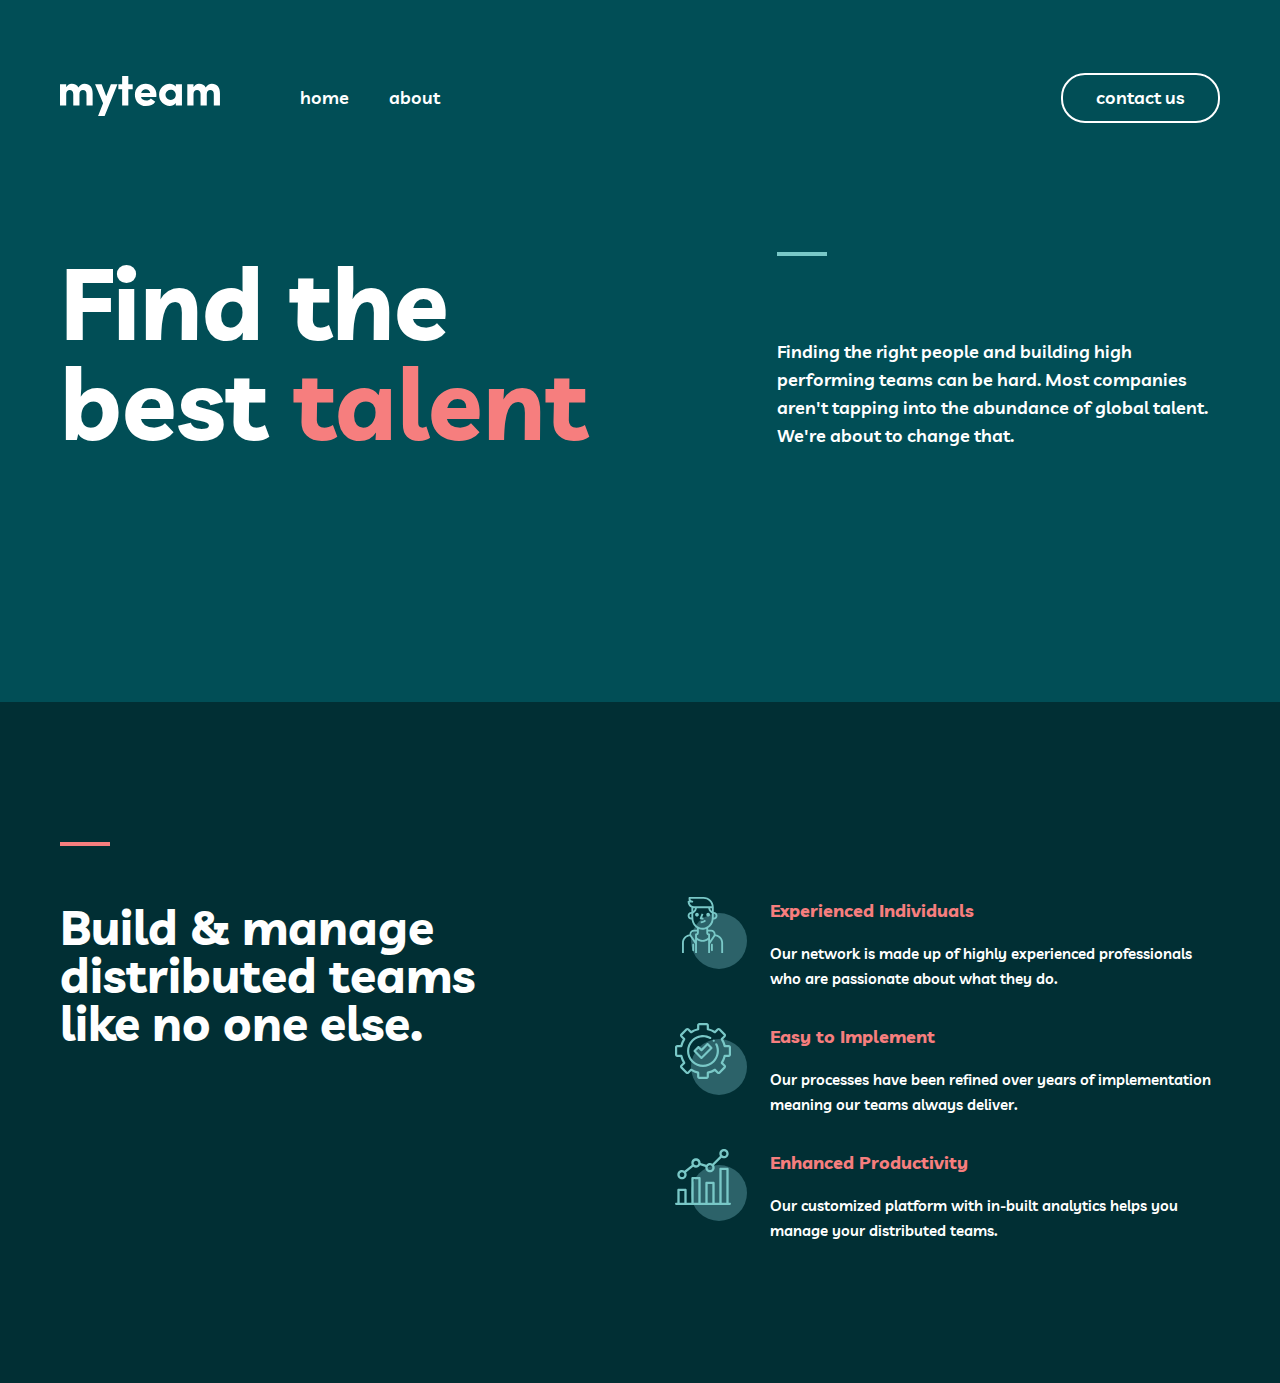
==== index.html @ 0b5b186e "Initial commit" ====
<!DOCTYPE html>
<html lang="en">
<head>
    <meta charset="UTF-8">
    <meta name="viewport" content="width=device-width, initial-scale=1.0">
    <link rel="stylesheet" href="./css/main.css">
    <title>My team</title>
</head>
<body>
    <!-- Site Header start -->
    <header class="site-header">
        <div class="container">
            <div class="header">
                <div class="header__link_wrapper">
                    <a href="#">
                        <img class="header__img" src="./images/myteam 2.svg" alt="myteam" width="160" height="40">
                    </a>
                    <nav class="header__navbar">
                        <ul class="header__list">
                            <li class="header__item">
                                <a href="#" class="header__link">home</a>
                            </li>
                            <li class="header__item">
                                <a href="#" class="header__link">about</a>
                            </li>
                        </ul>
                    </nav>
                </div>
                <a class="header__link-more" href="#">contact us</a>
            </div>
        </div>
    </header>
    <!-- Site Header end -->
    <!-- Site Main start -->
    <main class="site-main">
        <section class="hero-section">
            <div class="container">
                <div class="hero">
                    <div class="hero__title-wrapper">
                        <h2 class="hero__title">Find the best <strong class="hero__strong">talent</strong></h2>
                    </div>
                    <div class="hero__wrapper">
                        <span class="hero__icon"></span>
                        <p class="hero__text">Finding the right people and building high performing teams can be hard. Most companies aren't tapping into the abundance of global talent. We're about to change that.</p>
                    </div>
                </div>
            </div>
        </section>
        <section class="service-section">
            <div class="container">
                <div class="service">
                    <div class="service__title-wrapper">
                        <span class="service-line"></span>
                        <h2 class="service__title">Build & manage distributed teams like no one else.</h2>
                    </div>
                    <div class="service__list">
                        <div class="service__item-wrapper">
                            <img src="./images/Group 11.svg" alt="photo" width="72" height="72">
                            <div class="service__item item">
                                <h3 class="item__title">Experienced Individuals</h3>
                                <p class="item__text">Our network is made up of highly experienced professionals who are passionate about what they do.</p>
                            </div>
                        </div>
                        <div class="service__item-wrapper">
                            <img src="./images/Group 12.svg" alt="photo" width="72" height="72">
                            <div class="service__item item">
                                <h3 class="item__title">Easy to Implement</h3>
                                <p class="item__text">Our processes have been refined over years of implementation meaning our teams always deliver.</p>
                            </div>
                        </div>
                        <div class="service__item-wrapper">
                            <img src="./images/Group 13.svg" alt="photo" width="72" height="72">
                            <div class="service__item item">
                                <h3 class="item__title">Enhanced Productivity</h3>
                                <p class="item__text">Our customized platform with in-built analytics helps you manage your distributed teams.</p>
                            </div>
                        </div>
                    </div>
                </div>
            </div>
        </section>
    </main>
    <!-- Site Main end -->
    <!-- Site Footer start -->
    <footer class="site-footer">
        <div class="container">
            <div class="footer">
                <!-- ... -->
            </div>
        </div>
    </footer>
    <!-- Site Footer end -->
</body>
</html>
---- css/main.css ----
@font-face {
  font-family: "Livvic";
  src: url("../fonts/Livvic-Bold.woff2") format("woff2"), url("../fonts/Livvic-Bold.woff") format("woff");
  font-weight: bold;
  font-style: normal;
  font-display: swap;
}
@font-face {
  font-family: "Livvic";
  src: url("../fonts/Livvic-SemiBold.woff2") format("woff2"), url("../fonts/Livvic-SemiBold.woff") format("woff");
  font-weight: 600;
  font-style: normal;
  font-display: swap;
}
* {
  margin: 0;
  padding: 0;
  list-style: none;
  text-decoration: none;
  box-sizing: border-box;
}

body {
  font-family: "Livvic";
}

/*! normalize.css v8.0.1 | MIT License | github.com/necolas/normalize.css */
/* Document
   ========================================================================== */
/**
 * 1. Correct the line height in all browsers.
 * 2. Prevent adjustments of font size after orientation changes in iOS.
 */
html {
  line-height: 1.15; /* 1 */
  -webkit-text-size-adjust: 100%; /* 2 */
}

/* Sections
   ========================================================================== */
/**
 * Remove the margin in all browsers.
 */
body {
  margin: 0;
}

/**
 * Render the `main` element consistently in IE.
 */
main {
  display: block;
}

/**
 * Correct the font size and margin on `h1` elements within `section` and
 * `article` contexts in Chrome, Firefox, and Safari.
 */
h1 {
  font-size: 2em;
  margin: 0.67em 0;
}

/* Grouping content
   ========================================================================== */
/**
 * 1. Add the correct box sizing in Firefox.
 * 2. Show the overflow in Edge and IE.
 */
hr {
  box-sizing: content-box; /* 1 */
  height: 0; /* 1 */
  overflow: visible; /* 2 */
}

/**
 * 1. Correct the inheritance and scaling of font size in all browsers.
 * 2. Correct the odd `em` font sizing in all browsers.
 */
pre {
  font-family: monospace, monospace; /* 1 */
  font-size: 1em; /* 2 */
}

/* Text-level semantics
   ========================================================================== */
/**
 * Remove the gray background on active links in IE 10.
 */
a {
  background-color: transparent;
}

/**
 * 1. Remove the bottom border in Chrome 57-
 * 2. Add the correct text decoration in Chrome, Edge, IE, Opera, and Safari.
 */
abbr[title] {
  border-bottom: none; /* 1 */
  text-decoration: underline; /* 2 */
  -webkit-text-decoration: underline dotted;
          text-decoration: underline dotted; /* 2 */
}

/**
 * Add the correct font weight in Chrome, Edge, and Safari.
 */
b,
strong {
  font-weight: bolder;
}

/**
 * 1. Correct the inheritance and scaling of font size in all browsers.
 * 2. Correct the odd `em` font sizing in all browsers.
 */
code,
kbd,
samp {
  font-family: monospace, monospace; /* 1 */
  font-size: 1em; /* 2 */
}

/**
 * Add the correct font size in all browsers.
 */
small {
  font-size: 80%;
}

/**
 * Prevent `sub` and `sup` elements from affecting the line height in
 * all browsers.
 */
sub,
sup {
  font-size: 75%;
  line-height: 0;
  position: relative;
  vertical-align: baseline;
}

sub {
  bottom: -0.25em;
}

sup {
  top: -0.5em;
}

/* Embedded content
   ========================================================================== */
/**
 * Remove the border on images inside links in IE 10.
 */
img {
  border-style: none;
}

/* Forms
   ========================================================================== */
/**
 * 1. Change the font styles in all browsers.
 * 2. Remove the margin in Firefox and Safari.
 */
button,
input,
optgroup,
select,
textarea {
  font-family: inherit; /* 1 */
  font-size: 100%; /* 1 */
  line-height: 1.15; /* 1 */
  margin: 0; /* 2 */
}

/**
 * Show the overflow in IE.
 * 1. Show the overflow in Edge.
 */
button,
input { /* 1 */
  overflow: visible;
}

/**
 * Remove the inheritance of text transform in Edge, Firefox, and IE.
 * 1. Remove the inheritance of text transform in Firefox.
 */
button,
select { /* 1 */
  text-transform: none;
}

/**
 * Correct the inability to style clickable types in iOS and Safari.
 */
button,
[type=button],
[type=reset],
[type=submit] {
  -webkit-appearance: button;
}

/**
 * Remove the inner border and padding in Firefox.
 */
button::-moz-focus-inner,
[type=button]::-moz-focus-inner,
[type=reset]::-moz-focus-inner,
[type=submit]::-moz-focus-inner {
  border-style: none;
  padding: 0;
}

/**
 * Restore the focus styles unset by the previous rule.
 */
button:-moz-focusring,
[type=button]:-moz-focusring,
[type=reset]:-moz-focusring,
[type=submit]:-moz-focusring {
  outline: 1px dotted ButtonText;
}

/**
 * Correct the padding in Firefox.
 */
fieldset {
  padding: 0.35em 0.75em 0.625em;
}

/**
 * 1. Correct the text wrapping in Edge and IE.
 * 2. Correct the color inheritance from `fieldset` elements in IE.
 * 3. Remove the padding so developers are not caught out when they zero out
 *    `fieldset` elements in all browsers.
 */
legend {
  box-sizing: border-box; /* 1 */
  color: inherit; /* 2 */
  display: table; /* 1 */
  max-width: 100%; /* 1 */
  padding: 0; /* 3 */
  white-space: normal; /* 1 */
}

/**
 * Add the correct vertical alignment in Chrome, Firefox, and Opera.
 */
progress {
  vertical-align: baseline;
}

/**
 * Remove the default vertical scrollbar in IE 10+.
 */
textarea {
  overflow: auto;
}

/**
 * 1. Add the correct box sizing in IE 10.
 * 2. Remove the padding in IE 10.
 */
[type=checkbox],
[type=radio] {
  box-sizing: border-box; /* 1 */
  padding: 0; /* 2 */
}

/**
 * Correct the cursor style of increment and decrement buttons in Chrome.
 */
[type=number]::-webkit-inner-spin-button,
[type=number]::-webkit-outer-spin-button {
  height: auto;
}

/**
 * 1. Correct the odd appearance in Chrome and Safari.
 * 2. Correct the outline style in Safari.
 */
[type=search] {
  -webkit-appearance: textfield; /* 1 */
  outline-offset: -2px; /* 2 */
}

/**
 * Remove the inner padding in Chrome and Safari on macOS.
 */
[type=search]::-webkit-search-decoration {
  -webkit-appearance: none;
}

/**
 * 1. Correct the inability to style clickable types in iOS and Safari.
 * 2. Change font properties to `inherit` in Safari.
 */
::-webkit-file-upload-button {
  -webkit-appearance: button; /* 1 */
  font: inherit; /* 2 */
}

/* Interactive
   ========================================================================== */
/*
 * Add the correct display in Edge, IE 10+, and Firefox.
 */
details {
  display: block;
}

/*
 * Add the correct display in all browsers.
 */
summary {
  display: list-item;
}

/* Misc
   ========================================================================== */
/**
 * Add the correct display in IE 10+.
 */
template {
  display: none;
}

/**
 * Add the correct display in IE 10.
 */
[hidden] {
  display: none;
}

.visually-hidden {
  position: absolute;
  width: 1px;
  height: 1px;
  margin: -1px;
  border: 0;
  padding: 0;
  white-space: nowrap;
  -webkit-clip-path: inset(100%);
          clip-path: inset(100%);
  clip: rect(0 0 0 0);
  overflow: hidden;
}

.container {
  max-width: 1200px;
  margin: 0 auto;
  padding: 0 20px;
}

.site-header {
  padding-top: 73px;
  padding-bottom: 129px;
  background-color: #014E56;
}

.header {
  display: flex;
  align-items: center;
  justify-content: space-between;
}

.header__link_wrapper {
  display: flex;
  align-items: center;
}

.header__img {
  width: 160px;
  height: 40px;
}

.header__navbar {
  margin-left: 80px;
}

.header__list {
  display: flex;
  align-items: center;
  justify-content: space-between;
}

.header__item + .header__item {
  margin-left: 40px;
}

.header__link {
  color: #FFF;
  font-size: 18px;
  font-style: normal;
  font-weight: 600;
  line-height: 28px;
}

.header__link-more {
  padding: 9px 33px;
  border: 2px solid #FFF;
  border-radius: 24px;
  color: #FFF;
  font-size: 18px;
  font-style: normal;
  font-weight: 600;
  line-height: 28px;
}

@media only screen and (max-width: 800px) {
  .site-header {
    padding-top: 64px;
    padding-bottom: 112px;
  }
  .header__img {
    width: 128px;
    height: 32px;
  }
  .header__navbar {
    margin-left: 48px;
  }
}
.hero-section {
  background-color: #014E56;
  padding-bottom: 250px;
}

.hero {
  display: flex;
  gap: 100px;
}

.hero__title-wrapper {
  width: 620px;
}

.hero__title {
  color: #FFF;
  font-size: 100px;
  font-style: normal;
  font-weight: 700;
  line-height: 100px;
}

.hero__strong {
  color: #F67E7E;
  font-size: 100px;
  font-style: normal;
  font-weight: 700;
  line-height: 100px;
}

.hero__wrapper {
  width: 445px;
}

.hero__icon {
  display: inline-block;
  width: 50px;
  height: 4px;
  background: #79C8C7;
  margin-bottom: 79px;
}

.hero__text {
  color: #FFF;
  font-size: 18px;
  font-style: normal;
  font-weight: 600;
  line-height: 28px;
}

@media only screen and (max-width: 800px) {
  .hero-section {
    text-align: center;
  }
  .hero__title-wrapper {
    width: 620px;
  }
  .hero {
    display: flex;
    flex-direction: column;
    gap: 1px;
  }
  .hero__title-wrapper {
    width: 395px;
    margin: 0 auto;
  }
  .hero__title {
    font-size: 64px;
    line-height: 56px;
  }
  .hero__strong {
    font-size: 64px;
    line-height: 56px;
  }
  .hero__wrapper {
    width: 565px;
    margin: 0 auto;
    margin-top: 24px;
  }
  .hero__icon {
    display: none;
  }
}
.service-section {
  padding: 140px 0;
  background-color: #012F34;
}

.service {
  display: flex;
  justify-content: space-between;
}

.service__title-wrapper {
  width: 445px;
}

.service-line {
  display: inline-block;
  width: 50px;
  height: 4px;
  margin-bottom: 54px;
  background: #F67E7E;
}

.service__title {
  color: #FFF;
  font-size: 48px;
  font-style: normal;
  font-weight: 700;
  line-height: 48px;
}

.service__list {
  width: 545px;
  margin-top: 55px;
  display: flex;
  flex-direction: column;
  gap: 32px;
}

.service__item-wrapper {
  display: flex;
  justify-content: space-between;
  gap: 23px;
}

.service__item {
  display: flex;
  flex-direction: column;
  gap: 16px;
}

.item__title {
  color: #F67E7E;
  font-size: 18px;
  font-style: normal;
  font-weight: 700;
  line-height: 28px;
}

.item__text {
  color: #FFF;
  font-size: 15px;
  font-style: normal;
  font-weight: 600;
  line-height: 25px;
}

@media only screen and (max-width: 800px) {
  .service-section {
    padding: 100px 0;
  }
  .service {
    display: flex;
    flex-direction: column;
    justify-content: space-between;
  }
  .service-line {
    margin-bottom: 32px;
  }
  .service__title {
    color: #FFF;
    font-size: 32px;
    font-style: normal;
    font-weight: 700;
    line-height: 32px;
  }
}/*# sourceMappingURL=main.css.map */
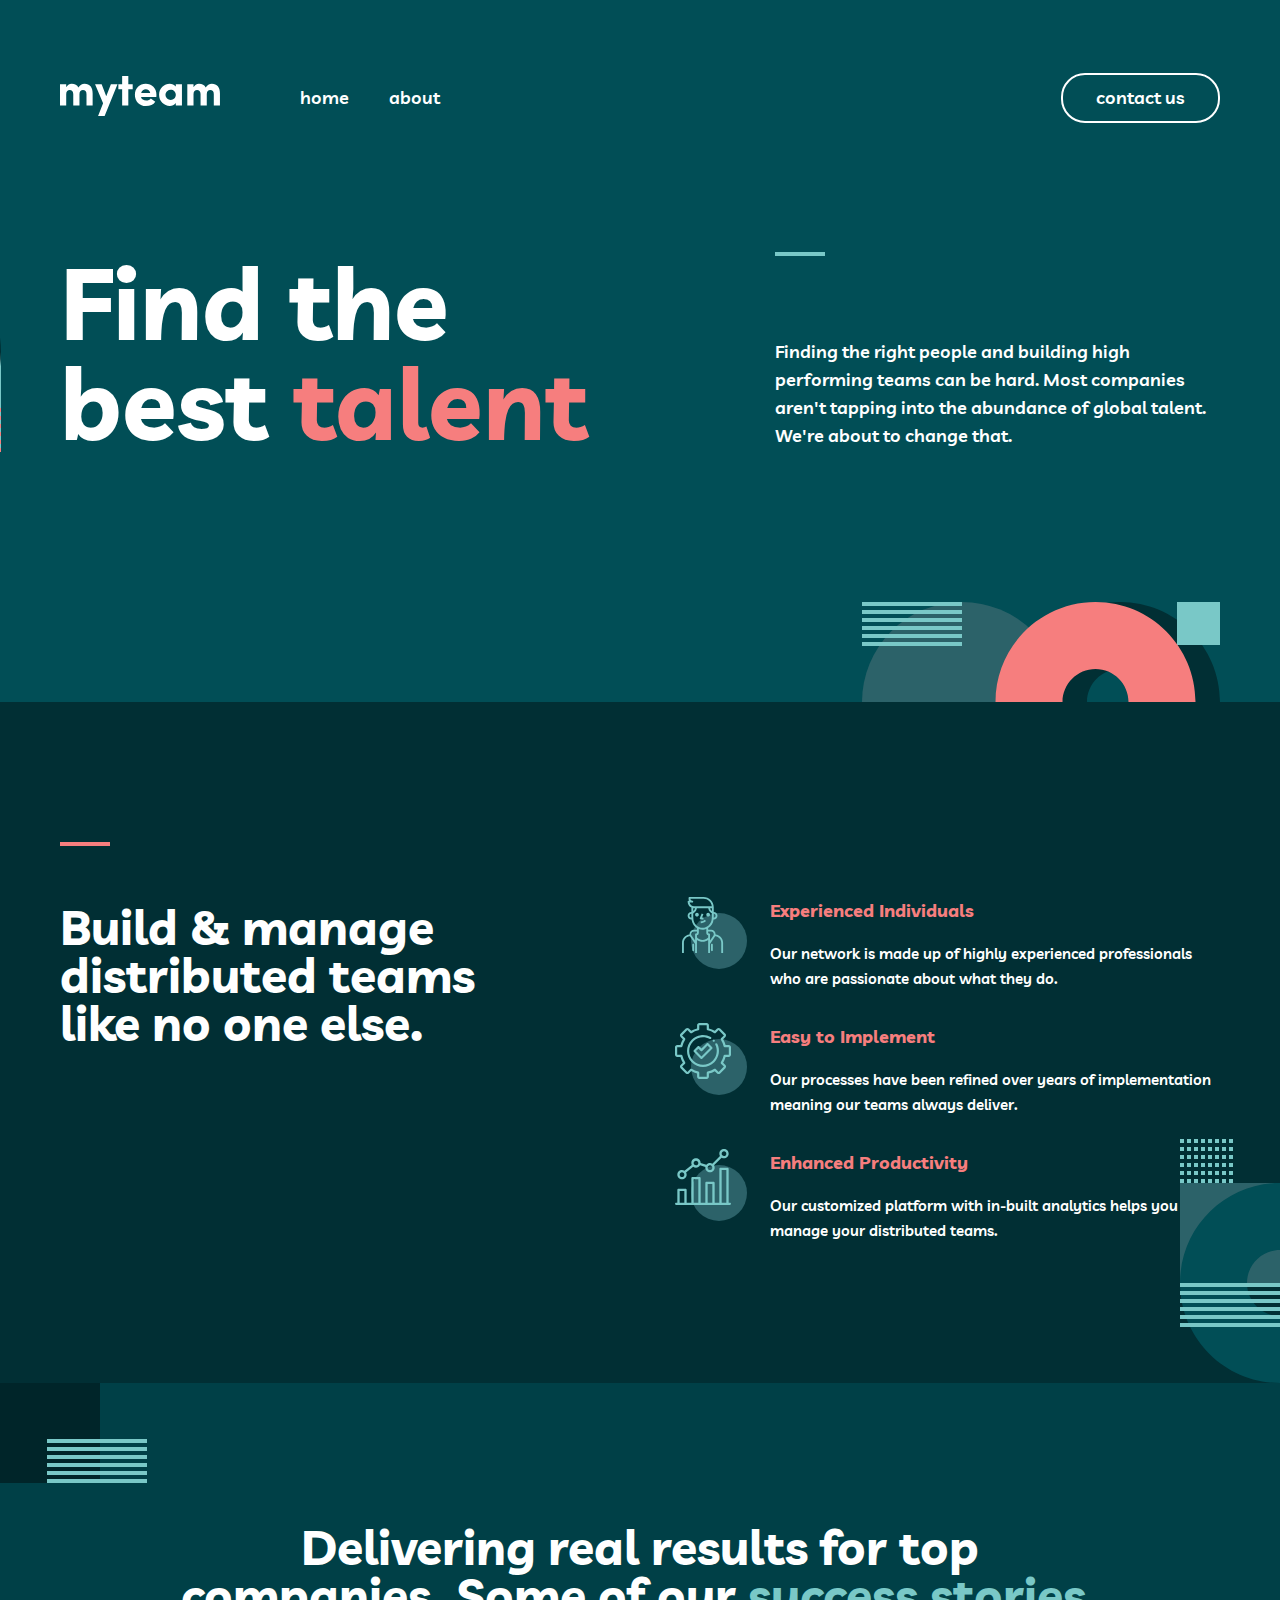
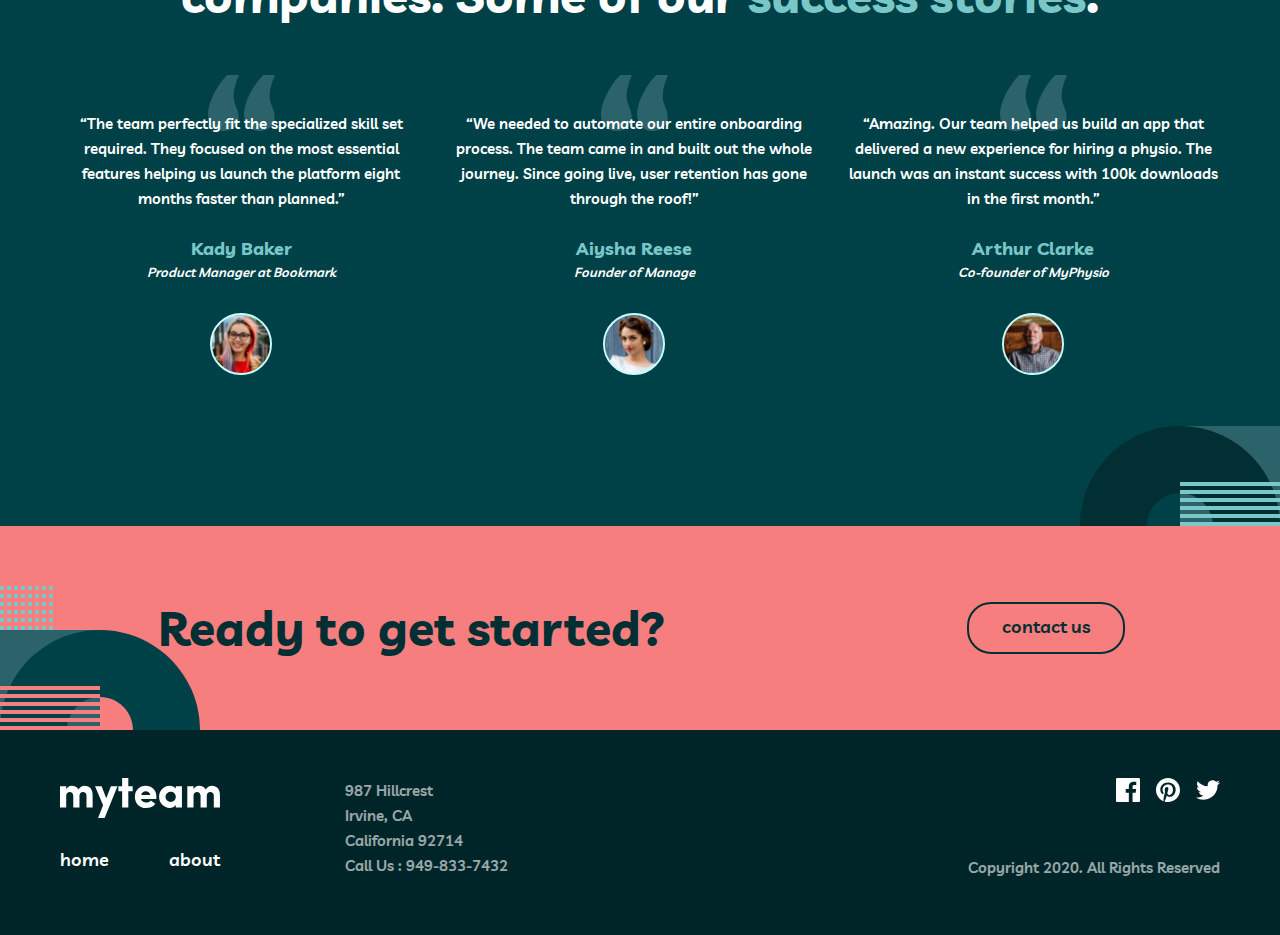
==== commit 1b39f30d: "added new sections and developed css" ====
--- a/index.html
+++ b/index.html
@@ -21,12 +21,15 @@
                                 <a href="#" class="header__link">home</a>
                             </li>
                             <li class="header__item">
-                                <a href="#" class="header__link">about</a>
+                                <a href="./about.html" class="header__link">about</a>
                             </li>
                         </ul>
                     </nav>
                 </div>
                 <a class="header__link-more" href="#">contact us</a>
+                <button class="header__btn" type="button">
+                    <img src="./images/hamburger.svg" alt="menu" width="20" height="17">
+                </button>
             </div>
         </div>
     </header>
@@ -55,21 +58,21 @@
                     </div>
                     <div class="service__list">
                         <div class="service__item-wrapper">
-                            <img src="./images/Group 11.svg" alt="photo" width="72" height="72">
+                            <img class="service__img" src="./images/Group 11.svg" alt="photo" width="72" height="72">
                             <div class="service__item item">
                                 <h3 class="item__title">Experienced Individuals</h3>
                                 <p class="item__text">Our network is made up of highly experienced professionals who are passionate about what they do.</p>
                             </div>
                         </div>
                         <div class="service__item-wrapper">
-                            <img src="./images/Group 12.svg" alt="photo" width="72" height="72">
+                            <img class="service__img" src="./images/Group 12.svg" alt="photo" width="72" height="72">
                             <div class="service__item item">
                                 <h3 class="item__title">Easy to Implement</h3>
                                 <p class="item__text">Our processes have been refined over years of implementation meaning our teams always deliver.</p>
                             </div>
                         </div>
                         <div class="service__item-wrapper">
-                            <img src="./images/Group 13.svg" alt="photo" width="72" height="72">
+                            <img class="service__img" src="./images/Group 13.svg" alt="photo" width="72" height="72">
                             <div class="service__item item">
                                 <h3 class="item__title">Enhanced Productivity</h3>
                                 <p class="item__text">Our customized platform with in-built analytics helps you manage your distributed teams.</p>
@@ -79,13 +82,76 @@
                 </div>
             </div>
         </section>
+        <section class="deliver-section">
+            <div class="container">
+                <div class="deliver">
+                    <div class="deliver__title-wrapper">
+                        <h2 class="deliver__title">Delivering real results for top companies. Some of our <strong class="deliver__strong">success stories</strong>.</h2>
+                    </div>
+                    <div class="deliver__card-wrapper">
+                        <div class="deliver__card card">
+                            <p class="card__text">“The team perfectly fit the specialized skill set required. They focused on the most essential features helping us launch the platform eight months faster than planned.”</p>
+                            <h3 class="card__title">Kady Baker</h3>
+                            <p class="card__title-text">Product Manager at Bookmark</p>
+                            <img src="./images/Oval@2x.svg" alt="Photo" class="card__img" width="62" height="62">
+                        </div>
+                        <div class="deliver__card card">
+                            <p class="card__text">“We needed to automate our entire onboarding process. The team came in and built out the whole journey. Since going live, user retention has gone through the roof!”</p>
+                            <h3 class="card__title">Aiysha Reese</h3>
+                            <p class="card__title-text">Founder of Manage</p>
+                            <img src="./images/Oval3.svg" alt="Photo" class="card__img" width="62" height="62">
+                        </div>
+                        <div class="deliver__card card">
+                            <p class="card__text">“Amazing. Our team helped us build an app that delivered a new experience for hiring a physio. The launch was an instant success with 100k downloads in the first month.”</p>
+                            <h3 class="card__title">Arthur Clarke</h3>
+                            <p class="card__title-text">Co-founder of MyPhysio</p>
+                            <img src="./images/Oval6.svg" alt="Photo" class="card__img" width="62" height="62">
+                        </div>
+                    </div>
+                </div>
+            </div>
+        </section>
+        <section class="ready-section">
+            <div class="container">
+                <div class="ready">
+                    <h2 class="ready__title">Ready to get started?</h2>
+                    <a href="#" class="ready__link">contact us</a>
+                </div>
+            </div>
+        </section>
     </main>
     <!-- Site Main end -->
     <!-- Site Footer start -->
     <footer class="site-footer">
         <div class="container">
             <div class="footer">
-                <!-- ... -->
+                <div class="footer__location-wrapper">
+                    <div class="footer__location-link-wrapper">
+                        <img class="footer__img" src="./images/myteam f.svg" alt="myteam" width="160" height="40">
+                        <div class="footer__link-wrapper">
+                            <a class="footer__link" href="#">home</a>
+                            <a class="footer__link" href="#">about</a>
+                        </div>
+                    </div>
+                    <ul class="footer__list">
+                        <li class="footer__item">
+                            <p class="footer__location_text">987 Hillcrest</p>
+                        </li>
+                        <li class="footer__item">
+                            <p class="footer__location_text">Irvine, CA</p>
+                        </li>
+                        <li class="footer__item">
+                            <p class="footer__location_text">California 92714</p>
+                        </li>
+                        <li class="footer__item">
+                            <p class="footer__location_text">Call Us : 949-833-7432</p>
+                        </li>
+                    </ul>
+                </div>
+                <div class="footer__about-link">
+                    <img src="./images/link if.svg" alt="link" width="104" height="24">
+                    <p class="footer__about-text">Copyright 2020. All Rights Reserved</p>
+                </div>
             </div>
         </div>
     </footer>
--- a/css/main.css
+++ b/css/main.css
@@ -1,3 +1,4 @@
+@charset "UTF-8";
 @font-face {
   font-family: "Livvic";
   src: url("../fonts/Livvic-Bold.woff2") format("woff2"), url("../fonts/Livvic-Bold.woff") format("woff");
@@ -409,6 +410,12 @@
   line-height: 28px;
 }
 
+.header__btn {
+  display: none;
+  background: transparent;
+  border: none;
+}
+
 @media only screen and (max-width: 800px) {
   .site-header {
     padding-top: 64px;
@@ -422,18 +429,40 @@
     margin-left: 48px;
   }
 }
+@media (max-width: 580px) {
+  .site-header {
+    padding-top: 48px;
+    padding-bottom: 80px;
+  }
+  .header__navbar {
+    display: none;
+  }
+  .header__link-more {
+    display: none;
+  }
+  .header__btn {
+    display: block;
+  }
+}
 .hero-section {
   background-color: #014E56;
+  background-image: url("../images/Group 8.svg");
+  background-repeat: no-repeat;
+  background-size: 200px 200px;
+  background-position-x: calc(50% - 739px);
+}
+
+.hero {
+  display: flex;
+  gap: 100px;
   padding-bottom: 250px;
-}
-
-.hero {
-  display: flex;
-  gap: 100px;
+  background-image: url("../images/Group-icon.svg");
+  background-repeat: no-repeat;
+  background-position: bottom right;
 }
 
 .hero__title-wrapper {
-  width: 620px;
+  max-width: 620px;
 }
 
 .hero__title {
@@ -453,7 +482,7 @@
 }
 
 .hero__wrapper {
-  width: 445px;
+  max-width: 445px;
 }
 
 .hero__icon {
@@ -477,15 +506,18 @@
     text-align: center;
   }
   .hero__title-wrapper {
-    width: 620px;
+    max-width: 620px;
   }
   .hero {
     display: flex;
     flex-direction: column;
     gap: 1px;
+    background-image: url("../images/Group-icon.svg");
+    background-repeat: no-repeat;
+    background-position: bottom center;
   }
   .hero__title-wrapper {
-    width: 395px;
+    max-width: 395px;
     margin: 0 auto;
   }
   .hero__title {
@@ -497,17 +529,167 @@
     line-height: 56px;
   }
   .hero__wrapper {
-    width: 565px;
+    max-width: 565px;
     margin: 0 auto;
     margin-top: 24px;
   }
   .hero__icon {
     display: none;
+  }
+}
+@media (max-width: 580px) {
+  .hero {
+    background-image: url("../images/Group-icon.svg");
+    background-repeat: no-repeat;
+    background-position: bottom center;
+    background-size: 100% auto;
+  }
+  .hero__title-wrapper {
+    max-width: 240px;
+  }
+  .hero__title {
+    font-size: 40px;
+    line-height: 40px;
+  }
+  .hero__strong {
+    font-size: 40px;
+    line-height: 40px;
+  }
+  .hero__wrapper {
+    margin-top: 18px;
+  }
+}
+.site-footer {
+  padding-top: 48px;
+  padding-bottom: 55px;
+  background-color: #002529;
+}
+
+.footer {
+  display: flex;
+  justify-content: space-between;
+}
+
+.footer__location-wrapper {
+  display: flex;
+}
+
+.footer__link-wrapper {
+  display: flex;
+  justify-content: space-between;
+}
+
+.footer__link {
+  margin-top: 25px;
+  color: #FFF;
+  font-size: 18px;
+  font-style: normal;
+  font-weight: 600;
+  line-height: 28px;
+}
+
+.footer__list {
+  margin-left: 125px;
+}
+
+.footer__location_text {
+  color: #FFF;
+  font-size: 15px;
+  font-style: normal;
+  font-weight: 600;
+  line-height: 25px;
+  opacity: 0.6;
+}
+
+.footer__about-link {
+  text-align: end;
+}
+
+.footer__about-text {
+  margin-top: 50px;
+  color: #FFF;
+  font-size: 15px;
+  font-style: normal;
+  font-weight: 600;
+  line-height: 25px;
+  opacity: 0.6;
+}
+
+@media (max-width: 800px) {
+  .site-footer {
+    padding-top: 56px;
+    padding-bottom: 55px;
+  }
+  .footer {
+    display: flex;
+    flex-direction: column;
+    justify-content: space-between;
+    gap: 34px;
+  }
+  .footer__location-wrapper {
+    display: flex;
+    justify-content: space-between;
+  }
+  .footer__img {
+    width: 96px;
+    height: 24px;
+  }
+  .footer__link {
+    margin-top: 45px;
+    font-size: 15px;
+    font-style: normal;
+    font-weight: 600;
+    line-height: 25px;
+  }
+  .footer__location_text {
+    text-align: end;
+  }
+  .footer__about-link {
+    display: flex;
+    justify-content: space-between;
+  }
+  .footer__about-text {
+    margin-top: 0px;
+  }
+}
+@media (max-width: 375px) {
+  .site-footer {
+    padding-top: 66px;
+    padding-bottom: 64px;
+  }
+  .footer {
+    text-align: center;
+  }
+  .footer__location-wrapper {
+    display: flex;
+    flex-direction: column;
+    align-items: center;
+  }
+  .footer__link {
+    margin-top: 10px;
+  }
+  .footer__location_text {
+    text-align: center;
+  }
+  .footer__list {
+    margin-left: 0px;
+    margin-top: 20px;
+  }
+  .footer__about-link {
+    display: flex;
+    flex-direction: column;
+    align-items: center;
+  }
+  .footer__about-text {
+    margin-top: 16px;
   }
 }
 .service-section {
   padding: 140px 0;
   background-color: #012F34;
+  background-image: url("../../images/service-img.svg");
+  background-repeat: no-repeat;
+  background-position: bottom right;
 }
 
 .service {
@@ -516,7 +698,7 @@
 }
 
 .service__title-wrapper {
-  width: 445px;
+  max-width: 445px;
 }
 
 .service-line {
@@ -536,7 +718,7 @@
 }
 
 .service__list {
-  width: 545px;
+  max-width: 545px;
   margin-top: 55px;
   display: flex;
   flex-direction: column;
@@ -574,11 +756,13 @@
 @media only screen and (max-width: 800px) {
   .service-section {
     padding: 100px 0;
+    background-position: top right;
   }
   .service {
     display: flex;
     flex-direction: column;
     justify-content: space-between;
+    padding-left: 60px;
   }
   .service-line {
     margin-bottom: 32px;
@@ -590,4 +774,363 @@
     font-weight: 700;
     line-height: 32px;
   }
+}
+@media (max-width: 580px) {
+  .service {
+    display: flex;
+    flex-direction: column;
+    justify-content: space-between;
+    padding-left: 0px;
+  }
+  .service__list {
+    text-align: center;
+  }
+  .service__item-wrapper {
+    display: flex;
+    flex-direction: column;
+  }
+  .service__img {
+    margin: 0 auto;
+  }
+}
+.deliver-section {
+  padding-top: 140px;
+  background-color: #004047;
+  background-image: url("../images/square.svg"), url("../images/delivery.svg");
+  background-repeat: no-repeat, no-repeat;
+  background-position: top left, bottom right;
+  padding-bottom: 151px;
+}
+
+.deliver__title-wrapper {
+  max-width: 932px;
+  margin: 0 auto;
+  margin-bottom: 56px;
+}
+
+.deliver__title {
+  color: #FFF;
+  text-align: center;
+  font-size: 48px;
+  font-style: normal;
+  font-weight: 700;
+  line-height: 48px;
+}
+
+.deliver__strong {
+  color: #79C8C7;
+  font-size: 48px;
+  font-style: normal;
+  font-weight: 700;
+  line-height: 48px;
+}
+
+.deliver__card-wrapper {
+  display: flex;
+  justify-content: space-between;
+  gap: 30px;
+}
+
+.deliver__card {
+  padding-top: 36px;
+  background-image: url("../images/“.svg");
+  background-repeat: no-repeat;
+  background-position: center top;
+}
+
+.card__text {
+  color: #FFF;
+  text-align: center;
+  font-size: 15px;
+  font-style: normal;
+  font-weight: 600;
+  line-height: 25px;
+  padding-bottom: 24px;
+}
+
+.card__title {
+  color: #79C8C7;
+  text-align: center;
+  font-size: 18px;
+  font-style: normal;
+  font-weight: 700;
+  line-height: 28px;
+}
+
+.card__title-text {
+  color: #FFF;
+  text-align: center;
+  font-size: 13px;
+  font-style: italic;
+  font-weight: 500;
+  line-height: 18px;
+  padding-bottom: 32px;
+}
+
+.card__img {
+  display: block;
+  margin: 0 auto;
+}
+
+@media (max-width: 800px) {
+  .deliver-section {
+    padding-top: 100px;
+    padding-bottom: 100px;
+  }
+  .deliver__title-wrapper {
+    max-width: 573px;
+    margin-bottom: 48px;
+  }
+  .deliver__title {
+    font-size: 32px;
+    line-height: 32px;
+  }
+  .deliver__strong {
+    font-size: 32px;
+    line-height: 32px;
+  }
+  .deliver__card-wrapper {
+    display: flex;
+    flex-direction: column;
+    justify-content: space-between;
+    gap: 30px;
+  }
+}
+@media (max-width: 375px) {
+  .deliver-section {
+    padding-top: 140px;
+    padding-bottom: 150px;
+  }
+}
+.ready-section {
+  background-color: #F67E7E;
+  background-image: url("../images/ready-img.svg");
+  background-repeat: no-repeat;
+  background-position: bottom left;
+  padding-top: 76px;
+  padding-bottom: 76px;
+}
+
+.ready {
+  display: flex;
+  align-items: center;
+  justify-content: space-between;
+  padding-left: 98px;
+  padding-right: 95px;
+}
+
+.ready__title {
+  color: #012F34;
+  font-size: 48px;
+  font-style: normal;
+  font-weight: 700;
+  line-height: 48px;
+}
+
+.ready__link {
+  color: #012F34;
+  font-size: 18px;
+  font-style: normal;
+  font-weight: 600;
+  line-height: 28px;
+  padding: 9px 32px 11px 33px;
+  border-radius: 24px;
+  border: 2px solid #012F34;
+}
+
+@media (max-width: 965px) {
+  .ready__title {
+    font-size: 32px;
+    line-height: 32px;
+  }
+}
+@media (max-width: 800px) {
+  .ready-section {
+    background-image: url("../../images/ready-2 img.svg");
+    background-repeat: no-repeat;
+    background-position: bottom left;
+    padding-top: 84px;
+    padding-bottom: 84px;
+  }
+  .ready {
+    padding-left: 75px;
+    padding-right: 65px;
+  }
+}
+@media (max-width: 675px) {
+  .ready {
+    display: flex;
+    flex-direction: column;
+    align-items: center;
+    justify-content: space-between;
+    gap: 24px;
+    text-align: center;
+  }
+}
+.about-section {
+  padding-bottom: 120px;
+  background-color: #014E56;
+  background-image: url("../images/about img.svg");
+  background-repeat: no-repeat;
+  background-position: bottom right;
+}
+
+.about {
+  display: flex;
+  justify-content: space-between;
+}
+
+.about__title {
+  color: #FFF;
+  font-size: 64px;
+  font-style: normal;
+  font-weight: 700;
+  line-height: 100px;
+}
+
+.about__text-wrapper {
+  max-width: 730px;
+}
+
+.about__line {
+  display: inline-block;
+  margin-bottom: 40px;
+  width: 50px;
+  height: 4px;
+  background-color: #F67E7E;
+}
+
+.about__text {
+  color: #FFF;
+  font-size: 18px;
+  font-style: normal;
+  font-weight: 600;
+  line-height: 28px;
+}
+
+@media (max-width: 800px) {
+  .about {
+    display: flex;
+    flex-direction: column;
+    justify-content: space-between;
+  }
+  .about__title-wrapper {
+    margin: 0 auto;
+  }
+  .about__line {
+    display: none;
+  }
+  .about__text-wrapper {
+    max-width: 457px;
+    margin: 0 auto;
+    text-align: center;
+  }
+}
+@media (max-width: 375px) {
+  .about-section {
+    background-image: url("../images/about svg.svg");
+    background-repeat: no-repeat;
+    background-position: bottom right;
+  }
+}
+.directors-section {
+  padding: 140px 0;
+  background-color: #004047;
+  background-image: url("../images/bg.svg"), url("../images/bg2.svg");
+  background-repeat: no-repeat, no-repeat;
+  background-position: top left, bottom right;
+}
+
+.directors__title {
+  color: #FFF;
+  text-align: center;
+  font-size: 48px;
+  font-style: normal;
+  font-weight: 700;
+  line-height: 48px;
+  margin-bottom: 64px;
+}
+
+.cards__wrapper {
+  display: flex;
+  flex-wrap: wrap;
+  gap: 30px;
+}
+
+.cards {
+  position: relative;
+  width: 350px;
+  background-color: #012F34;
+  padding-top: 32px;
+  padding-bottom: 56px;
+  margin-bottom: 26px;
+}
+
+.card__img-more {
+  display: block;
+  margin: 0 auto;
+  margin-bottom: 16px;
+}
+
+.cards__title {
+  color: #79C8C7;
+  text-align: center;
+  font-size: 18px;
+  font-style: normal;
+  font-weight: 700;
+  line-height: 28px;
+}
+
+.cards__text {
+  color: #FFF;
+  text-align: center;
+  font-family: Livvic;
+  font-size: 15px;
+  font-style: italic;
+  font-weight: 500;
+  line-height: 25px;
+}
+
+.cards__img {
+  position: absolute;
+  bottom: -25px;
+  margin: auto 0;
+  left: 145px;
+}
+
+.card__img-icon {
+  display: block;
+  margin: 0 auto;
+  margin-top: 24px;
+}
+
+@media (max-width: 800px) {
+  .directors__title {
+    font-size: 32px;
+    line-height: 32px;
+    margin-bottom: 48px;
+  }
+  .cards__wrapper {
+    gap: 11px;
+  }
+}
+@media (max-width: 375px) {
+  .directors-section {
+    padding: 100px 0;
+    background-image: url("../images/bg3.svg"), url("../images/bg2.svg");
+    background-repeat: no-repeat, no-repeat;
+    background-position: top left, bottom right;
+  }
+}
+.client-section {
+  background-color: #012F34;
+}
+
+.client__title {
+  color: #FFF;
+  text-align: center;
+  font-size: 48px;
+  font-style: normal;
+  font-weight: 700;
+  line-height: 48px;
 }/*# sourceMappingURL=main.css.map */